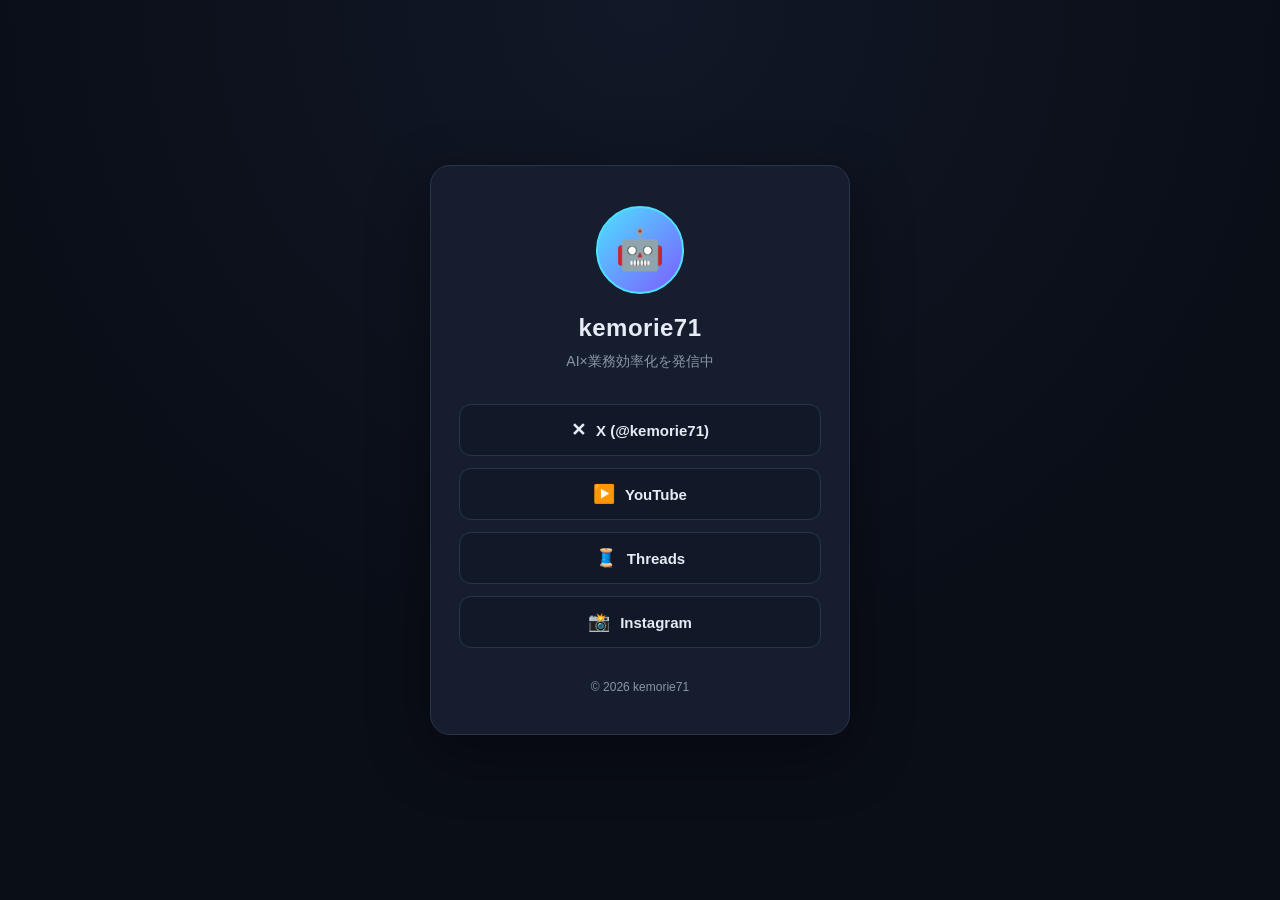
==== index.html @ 68f70c66 "Initial site: kemorie71 link-in-bio page" ====
<!DOCTYPE html>
<html lang="ja">
<head>
<meta charset="UTF-8">
<meta name="viewport" content="width=device-width, initial-scale=1.0">
<title>kemorie71</title>
<link rel="stylesheet" href="style.css">
</head>
<body>
  <main class="card">
    <div class="avatar avatar-fallback" aria-hidden="true">🤖</div>
    <h1 class="name">kemorie71</h1>
    <p class="tagline">AI×業務効率化を発信中</p>

    <nav class="links">
      <a class="link-btn" href="https://x.com/kemorie71" target="_blank" rel="noopener">
        <span class="icon">✕</span> X (@kemorie71)
      </a>
      <a class="link-btn" href="https://www.youtube.com/channel/UCA6k8wK8-XiwdYX1wc0k9bA" target="_blank" rel="noopener">
        <span class="icon">▶️</span> YouTube
      </a>
      <a class="link-btn" href="https://www.threads.net/@dragon.9857137" target="_blank" rel="noopener">
        <span class="icon">🧵</span> Threads
      </a>
      <a class="link-btn" href="https://www.instagram.com/dragon.9857137/" target="_blank" rel="noopener">
        <span class="icon">📸</span> Instagram
      </a>
    </nav>

    <footer class="footer">
      <p>&copy; <span id="year"></span> kemorie71</p>
    </footer>
  </main>

  <script src="script.js"></script>
</body>
</html>
---- style.css ----
:root {
  --bg-1: #0a0e17;
  --bg-2: #111827;
  --surface: #161d2e;
  --border: #2a3448;
  --text: #e6ebf5;
  --text-dim: #8a94a8;
  --accent: #4ee1ff;
  --accent-2: #7c5cff;
}

* {
  box-sizing: border-box;
}

body {
  margin: 0;
  min-height: 100vh;
  display: flex;
  align-items: center;
  justify-content: center;
  padding: 32px 16px;
  font-family: "Hiragino Sans", "Helvetica Neue", Arial, sans-serif;
  background: radial-gradient(circle at 50% 0%, var(--bg-2), var(--bg-1) 60%);
  color: var(--text);
}

.card {
  width: 100%;
  max-width: 420px;
  background: var(--surface);
  border: 1px solid var(--border);
  border-radius: 20px;
  padding: 40px 28px;
  text-align: center;
  box-shadow: 0 20px 60px rgba(0, 0, 0, 0.4);
}

.avatar {
  width: 88px;
  height: 88px;
  margin: 0 auto 20px;
  border-radius: 50%;
  object-fit: cover;
  display: block;
  border: 2px solid var(--accent);
}

.avatar-fallback {
  display: flex;
  align-items: center;
  justify-content: center;
  font-size: 40px;
  background: linear-gradient(135deg, var(--accent), var(--accent-2));
}

.name {
  margin: 0 0 8px;
  font-size: 24px;
  font-weight: 700;
  letter-spacing: 0.02em;
}

.tagline {
  margin: 0 0 32px;
  color: var(--text-dim);
  font-size: 14px;
  line-height: 1.6;
}

.links {
  display: flex;
  flex-direction: column;
  gap: 12px;
}

.link-btn {
  display: flex;
  align-items: center;
  justify-content: center;
  gap: 10px;
  padding: 14px 20px;
  border-radius: 12px;
  border: 1px solid var(--border);
  background: var(--bg-2);
  color: var(--text);
  text-decoration: none;
  font-size: 15px;
  font-weight: 600;
  transition: transform 0.15s ease, border-color 0.15s ease, background 0.15s ease;
}

.link-btn:hover {
  transform: translateY(-2px);
  border-color: var(--accent);
  background: #1a2338;
}

.link-btn.placeholder {
  opacity: 0.45;
  cursor: default;
  pointer-events: none;
}

.icon {
  font-size: 18px;
}

.footer {
  margin-top: 32px;
}

.footer p {
  margin: 0;
  font-size: 12px;
  color: var(--text-dim);
}
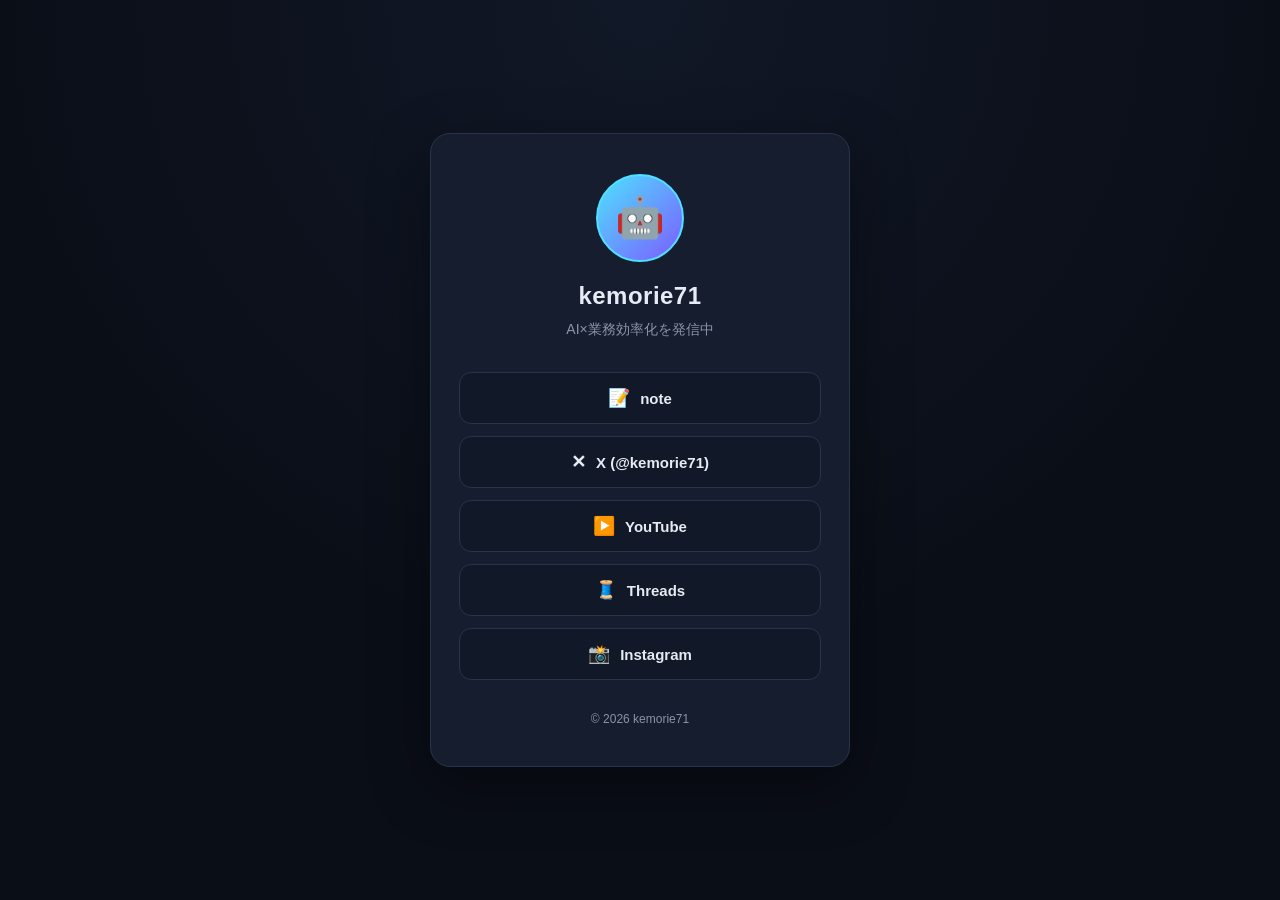
==== commit e0fd562b: "Add note link" ====
--- a/index.html
+++ b/index.html
@@ -13,6 +13,9 @@
     <p class="tagline">AI×業務効率化を発信中</p>
 
     <nav class="links">
+      <a class="link-btn" href="https://note.com/ai_hack71/portal" target="_blank" rel="noopener">
+        <span class="icon">📝</span> note
+      </a>
       <a class="link-btn" href="https://x.com/kemorie71" target="_blank" rel="noopener">
         <span class="icon">✕</span> X (@kemorie71)
       </a>
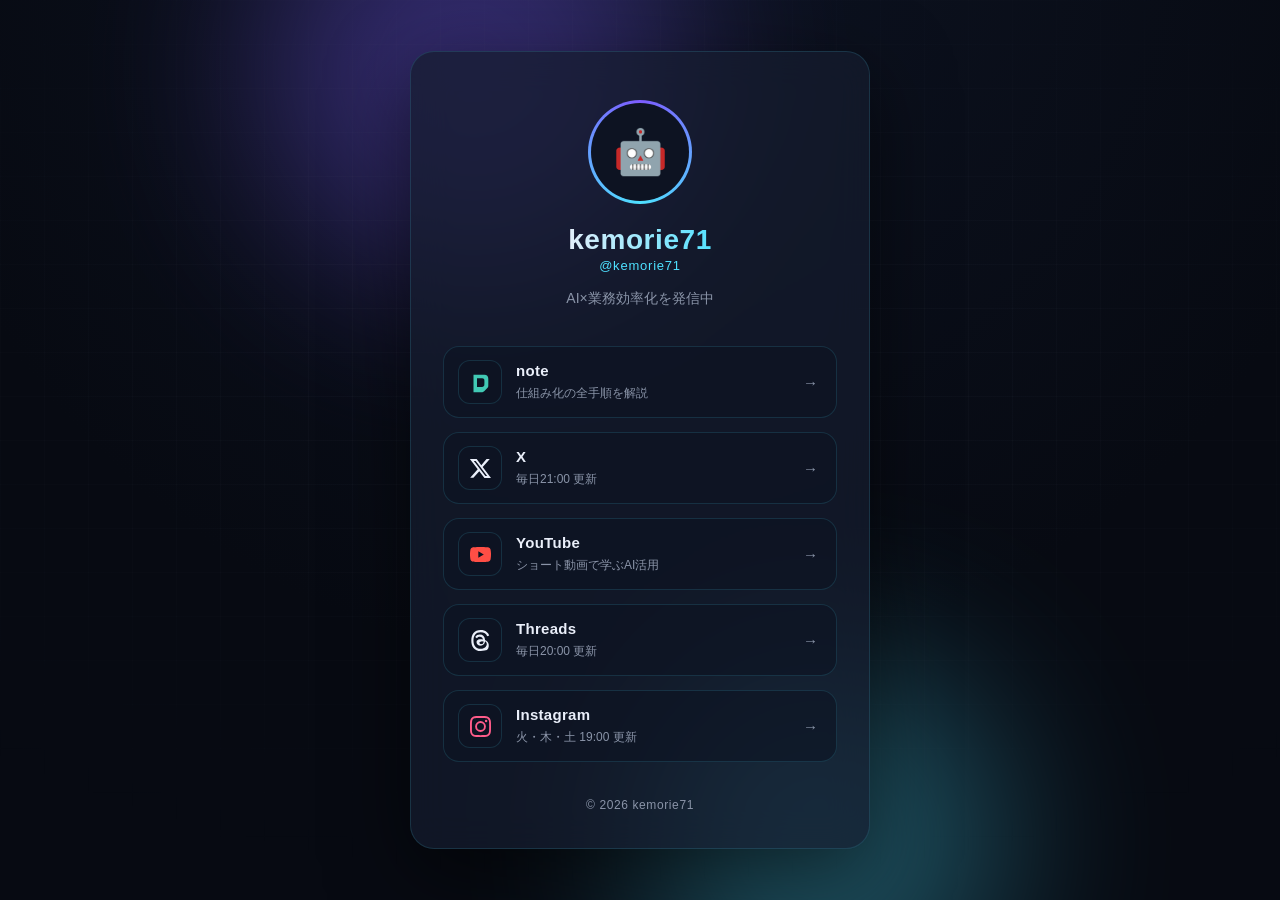
==== commit bca660a2: "Redesign: glassmorphism card, brand SVG icons, animated background" ====
--- a/index.html
+++ b/index.html
@@ -3,30 +3,65 @@
 <head>
 <meta charset="UTF-8">
 <meta name="viewport" content="width=device-width, initial-scale=1.0">
-<title>kemorie71</title>
+<title>kemorie71 | AI×業務効率化</title>
+<meta name="description" content="kemorie71 — AI×業務効率化を発信中。X・YouTube・Threads・Instagram・note のリンクまとめ。">
 <link rel="stylesheet" href="style.css">
 </head>
 <body>
+  <div class="bg" aria-hidden="true">
+    <div class="orb orb-1"></div>
+    <div class="orb orb-2"></div>
+    <div class="grid-overlay"></div>
+  </div>
+
   <main class="card">
-    <div class="avatar avatar-fallback" aria-hidden="true">🤖</div>
+    <div class="avatar-ring">
+      <div class="avatar" aria-hidden="true">🤖</div>
+    </div>
     <h1 class="name">kemorie71</h1>
+    <p class="handle">@kemorie71</p>
     <p class="tagline">AI×業務効率化を発信中</p>
 
     <nav class="links">
       <a class="link-btn" href="https://note.com/ai_hack71/portal" target="_blank" rel="noopener">
-        <span class="icon">📝</span> note
+        <span class="icon icon-note">
+          <svg viewBox="0 0 24 24" fill="currentColor"><path d="M4 3h12.5c2.7 0 4.4 1.8 4.4 4.6q.1 3.9 0 8.5c0 .8-.3 1.4-.8 2l-3.9 4c-.6.6-1.2.9-2 .9H4zm4 4v10h5.8c1.6 0 2.5-.7 2.6-2.4.1-1.9.1-3.9 0-5.4-.1-1.4-1-2.2-2.4-2.2z"/></svg>
+        </span>
+        <span class="label">note</span>
+        <span class="desc">仕組み化の全手順を解説</span>
+        <span class="arrow">→</span>
       </a>
       <a class="link-btn" href="https://x.com/kemorie71" target="_blank" rel="noopener">
-        <span class="icon">✕</span> X (@kemorie71)
+        <span class="icon icon-x">
+          <svg viewBox="0 0 24 24" fill="currentColor"><path d="M18.9 1.2h3.7l-8.1 9.2L24 22.8h-7.5L10.6 15l-6.7 7.7H.2l8.6-9.9L-.1 1.2h7.7l5.3 7 6-7zm-1.3 19.5h2L6.5 3.3h-2.2z"/></svg>
+        </span>
+        <span class="label">X</span>
+        <span class="desc">毎日21:00 更新</span>
+        <span class="arrow">→</span>
       </a>
       <a class="link-btn" href="https://www.youtube.com/channel/UCA6k8wK8-XiwdYX1wc0k9bA" target="_blank" rel="noopener">
-        <span class="icon">▶️</span> YouTube
+        <span class="icon icon-yt">
+          <svg viewBox="0 0 24 24" fill="currentColor"><path d="M23.5 6.2a3 3 0 0 0-2.1-2.1C19.5 3.5 12 3.5 12 3.5s-7.5 0-9.4.6A3 3 0 0 0 .5 6.2 31 31 0 0 0 0 12a31 31 0 0 0 .5 5.8 3 3 0 0 0 2.1 2.1c1.9.6 9.4.6 9.4.6s7.5 0 9.4-.6a3 3 0 0 0 2.1-2.1A31 31 0 0 0 24 12a31 31 0 0 0-.5-5.8zM9.5 15.6V8.4L15.8 12z"/></svg>
+        </span>
+        <span class="label">YouTube</span>
+        <span class="desc">ショート動画で学ぶAI活用</span>
+        <span class="arrow">→</span>
       </a>
       <a class="link-btn" href="https://www.threads.net/@dragon.9857137" target="_blank" rel="noopener">
-        <span class="icon">🧵</span> Threads
+        <span class="icon icon-th">
+          <svg viewBox="0 0 24 24" fill="currentColor"><path d="M12.2 24h-.01c-3.58 0-6.34-1.2-8.2-3.55C2.34 18.36 1.5 15.46 1.5 12c0-3.45.85-6.35 2.5-8.44C5.87 1.2 8.63 0 12.2 0c2.76 0 5.07.73 6.87 2.17a9.4 9.4 0 0 1 2.94 4.1l-2.35.86c-1.05-2.86-3.6-4.6-7.46-4.6-2.8 0-4.9.9-6.25 2.6-1.3 1.66-1.98 4.05-1.98 6.87s.67 5.21 1.98 6.87c1.35 1.7 3.45 2.6 6.25 2.6 2.53 0 4.2-.6 5.6-2 1.6-1.6 1.57-3.57 1.06-4.77-.3-.71-.85-1.3-1.58-1.75-.19 1.3-.6 2.36-1.25 3.16-.86 1.07-2.09 1.65-3.65 1.74-1.18.07-2.32-.21-3.2-.79a3.7 3.7 0 0 1-1.73-2.98c-.09-1.9 1.42-3.26 3.76-3.4 1.28-.07 2.48.01 3.58.24-.14-.88-.44-1.58-.89-2.08-.6-.68-1.53-1.03-2.76-1.04h-.05c-.98 0-2.31.27-3.16 1.55l-2-1.35c1.19-1.77 3.12-2.75 5.16-2.75h.05c3.68.02 5.87 2.28 6.09 6.22l.3.14c1.66.78 2.85 1.96 3.45 3.42.83 2.03.9 5.35-1.62 7.87C17.98 23.24 15.6 24 12.2 24zm.7-10.7c-.2 0-.4 0-.6.02-1.2.07-1.62.65-1.58 1.34.05.93 1.06 1.55 2.29 1.48 1.13-.06 2.4-.5 2.62-3.03a12 12 0 0 0-2.73-.28z"/></svg>
+        </span>
+        <span class="label">Threads</span>
+        <span class="desc">毎日20:00 更新</span>
+        <span class="arrow">→</span>
       </a>
       <a class="link-btn" href="https://www.instagram.com/dragon.9857137/" target="_blank" rel="noopener">
-        <span class="icon">📸</span> Instagram
+        <span class="icon icon-ig">
+          <svg viewBox="0 0 24 24" fill="currentColor"><path d="M12 2.2c3.2 0 3.6 0 4.9.07 1.17.05 1.8.25 2.23.41.56.22.96.48 1.38.9.42.42.68.82.9 1.38.16.42.36 1.06.41 2.23.06 1.27.07 1.65.07 4.85s0 3.58-.07 4.85c-.05 1.17-.25 1.8-.41 2.23-.22.56-.48.96-.9 1.38-.42.42-.82.68-1.38.9-.42.16-1.06.36-2.23.41-1.27.06-1.65.07-4.89.07s-3.62 0-4.9-.07c-1.16-.05-1.8-.25-2.22-.41a3.7 3.7 0 0 1-1.38-.9 3.7 3.7 0 0 1-.9-1.38c-.16-.42-.36-1.06-.41-2.23C2.2 15.62 2.2 15.24 2.2 12s0-3.58.07-4.85c.05-1.17.25-1.8.41-2.23.22-.56.48-.96.9-1.38.42-.42.82-.68 1.38-.9.42-.16 1.06-.36 2.23-.41C8.4 2.2 8.8 2.2 12 2.2m0-2.2C8.7 0 8.3 0 7 .07 5.73.13 4.85.33 4.1.63a5.9 5.9 0 0 0-2.13 1.39A5.9 5.9 0 0 0 .58 4.15c-.3.76-.5 1.63-.55 2.91C0 8.33 0 8.74 0 12s0 3.67.07 4.94c.06 1.28.26 2.15.55 2.91.31.8.72 1.48 1.4 2.13a5.9 5.9 0 0 0 2.12 1.39c.76.3 1.63.5 2.91.55C8.33 24 8.74 24 12 24s3.67 0 4.94-.07c1.28-.06 2.15-.26 2.91-.55a5.9 5.9 0 0 0 2.13-1.4 5.9 5.9 0 0 0 1.39-2.12c.3-.76.5-1.63.55-2.91.07-1.27.08-1.68.08-4.95s0-3.67-.08-4.94c-.05-1.28-.25-2.15-.55-2.91a5.9 5.9 0 0 0-1.39-2.13A5.9 5.9 0 0 0 19.85.58c-.76-.3-1.63-.5-2.91-.55C15.67 0 15.26 0 12 0zm0 5.84A6.16 6.16 0 1 0 18.16 12 6.16 6.16 0 0 0 12 5.84zM12 16a4 4 0 1 1 4-4 4 4 0 0 1-4 4zM19.85 5.6a1.44 1.44 0 1 1-2.88 0 1.44 1.44 0 0 1 2.88 0z"/></svg>
+        </span>
+        <span class="label">Instagram</span>
+        <span class="desc">火・木・土 19:00 更新</span>
+        <span class="arrow">→</span>
       </a>
     </nav>
 
--- a/style.css
+++ b/style.css
@@ -1,9 +1,10 @@
 :root {
-  --bg-1: #0a0e17;
-  --bg-2: #111827;
-  --surface: #161d2e;
-  --border: #2a3448;
-  --text: #e6ebf5;
+  --bg-1: #070a12;
+  --bg-2: #0d1322;
+  --surface: rgba(22, 29, 46, 0.72);
+  --border: rgba(78, 225, 255, 0.14);
+  --border-hover: rgba(78, 225, 255, 0.55);
+  --text: #eaeffa;
   --text-dim: #8a94a8;
   --accent: #4ee1ff;
   --accent-2: #7c5cff;
@@ -13,105 +14,270 @@
   box-sizing: border-box;
 }
 
+html {
+  -webkit-text-size-adjust: 100%;
+}
+
 body {
   margin: 0;
   min-height: 100vh;
+  min-height: 100dvh;
   display: flex;
   align-items: center;
   justify-content: center;
-  padding: 32px 16px;
+  padding: 40px 16px;
   font-family: "Hiragino Sans", "Helvetica Neue", Arial, sans-serif;
-  background: radial-gradient(circle at 50% 0%, var(--bg-2), var(--bg-1) 60%);
+  background: var(--bg-1);
   color: var(--text);
-}
-
+  overflow-x: hidden;
+}
+
+/* ---- 背景演出 ---- */
+.bg {
+  position: fixed;
+  inset: 0;
+  z-index: -1;
+  background: radial-gradient(circle at 50% -10%, var(--bg-2), var(--bg-1) 65%);
+}
+
+.orb {
+  position: absolute;
+  border-radius: 50%;
+  filter: blur(90px);
+  opacity: 0.35;
+  animation: drift 16s ease-in-out infinite alternate;
+}
+
+.orb-1 {
+  width: 420px;
+  height: 420px;
+  top: -140px;
+  left: calc(50% - 380px);
+  background: var(--accent-2);
+}
+
+.orb-2 {
+  width: 360px;
+  height: 360px;
+  bottom: -120px;
+  right: calc(50% - 360px);
+  background: var(--accent);
+  animation-delay: -8s;
+}
+
+@keyframes drift {
+  from { transform: translate(0, 0) scale(1); }
+  to   { transform: translate(40px, 30px) scale(1.15); }
+}
+
+.grid-overlay {
+  position: absolute;
+  inset: 0;
+  background-image:
+    linear-gradient(rgba(138, 148, 168, 0.05) 1px, transparent 1px),
+    linear-gradient(90deg, rgba(138, 148, 168, 0.05) 1px, transparent 1px);
+  background-size: 44px 44px;
+  mask-image: radial-gradient(ellipse 80% 60% at 50% 40%, black, transparent);
+  -webkit-mask-image: radial-gradient(ellipse 80% 60% at 50% 40%, black, transparent);
+}
+
+/* ---- カード ---- */
 .card {
   width: 100%;
-  max-width: 420px;
+  max-width: 460px;
   background: var(--surface);
   border: 1px solid var(--border);
-  border-radius: 20px;
-  padding: 40px 28px;
+  border-radius: 24px;
+  padding: 48px 32px 36px;
   text-align: center;
-  box-shadow: 0 20px 60px rgba(0, 0, 0, 0.4);
-}
-
-.avatar {
-  width: 88px;
-  height: 88px;
+  backdrop-filter: blur(18px);
+  -webkit-backdrop-filter: blur(18px);
+  box-shadow: 0 24px 80px rgba(0, 0, 0, 0.55);
+  animation: rise 0.7s cubic-bezier(0.22, 1, 0.36, 1) both;
+}
+
+@keyframes rise {
+  from { opacity: 0; transform: translateY(24px); }
+  to   { opacity: 1; transform: translateY(0); }
+}
+
+/* ---- プロフィール ---- */
+.avatar-ring {
+  width: 104px;
+  height: 104px;
   margin: 0 auto 20px;
   border-radius: 50%;
-  object-fit: cover;
-  display: block;
-  border: 2px solid var(--accent);
-}
-
-.avatar-fallback {
+  padding: 3px;
+  background: conic-gradient(from 180deg, var(--accent), var(--accent-2), var(--accent));
+  animation: spin 6s linear infinite;
+}
+
+@keyframes spin {
+  to { transform: rotate(360deg); }
+}
+
+.avatar {
+  width: 100%;
+  height: 100%;
+  border-radius: 50%;
   display: flex;
   align-items: center;
   justify-content: center;
-  font-size: 40px;
-  background: linear-gradient(135deg, var(--accent), var(--accent-2));
+  font-size: 44px;
+  background: var(--bg-2);
+  animation: spin 6s linear infinite reverse; /* リングの回転を打ち消して中身を静止させる */
 }
 
 .name {
-  margin: 0 0 8px;
-  font-size: 24px;
+  margin: 0 0 2px;
+  font-size: 28px;
+  font-weight: 800;
+  letter-spacing: 0.02em;
+  background: linear-gradient(90deg, var(--text) 30%, var(--accent) 70%, var(--accent-2));
+  -webkit-background-clip: text;
+  background-clip: text;
+  -webkit-text-fill-color: transparent;
+}
+
+.handle {
+  margin: 0 0 14px;
+  font-size: 13px;
+  color: var(--accent);
+  letter-spacing: 0.06em;
+}
+
+.tagline {
+  margin: 0 auto 36px;
+  color: var(--text-dim);
+  font-size: 14px;
+  line-height: 1.7;
+  max-width: 300px;
+}
+
+/* ---- リンク ---- */
+.links {
+  display: flex;
+  flex-direction: column;
+  gap: 14px;
+}
+
+.link-btn {
+  display: grid;
+  grid-template-columns: 44px 1fr auto;
+  grid-template-areas:
+    "icon label arrow"
+    "icon desc  arrow";
+  align-items: center;
+  column-gap: 14px;
+  padding: 13px 18px 13px 14px;
+  border-radius: 16px;
+  border: 1px solid var(--border);
+  background: rgba(13, 19, 34, 0.6);
+  color: var(--text);
+  text-decoration: none;
+  text-align: left;
+  position: relative;
+  overflow: hidden;
+  transition: transform 0.18s ease, border-color 0.18s ease, box-shadow 0.18s ease;
+  animation: rise 0.7s cubic-bezier(0.22, 1, 0.36, 1) both;
+}
+
+.link-btn:nth-child(1) { animation-delay: 0.08s; }
+.link-btn:nth-child(2) { animation-delay: 0.14s; }
+.link-btn:nth-child(3) { animation-delay: 0.2s; }
+.link-btn:nth-child(4) { animation-delay: 0.26s; }
+.link-btn:nth-child(5) { animation-delay: 0.32s; }
+
+.link-btn::after {
+  content: "";
+  position: absolute;
+  inset: 0;
+  background: linear-gradient(105deg, transparent 40%, rgba(78, 225, 255, 0.08) 50%, transparent 60%);
+  transform: translateX(-100%);
+  transition: transform 0.5s ease;
+}
+
+.link-btn:hover {
+  transform: translateY(-3px);
+  border-color: var(--border-hover);
+  box-shadow: 0 10px 30px rgba(78, 225, 255, 0.12);
+}
+
+.link-btn:hover::after {
+  transform: translateX(100%);
+}
+
+.icon {
+  grid-area: icon;
+  width: 44px;
+  height: 44px;
+  border-radius: 12px;
+  display: flex;
+  align-items: center;
+  justify-content: center;
+  background: var(--bg-2);
+  border: 1px solid var(--border);
+}
+
+.icon svg {
+  width: 21px;
+  height: 21px;
+}
+
+.icon-note { color: #41c9b4; }
+.icon-x    { color: #eaeffa; }
+.icon-yt   { color: #ff4e45; }
+.icon-th   { color: #eaeffa; }
+.icon-ig   { color: #ff5c8a; }
+
+.label {
+  grid-area: label;
+  font-size: 15px;
   font-weight: 700;
   letter-spacing: 0.02em;
 }
 
-.tagline {
-  margin: 0 0 32px;
-  color: var(--text-dim);
-  font-size: 14px;
-  line-height: 1.6;
-}
-
-.links {
-  display: flex;
-  flex-direction: column;
-  gap: 12px;
-}
-
-.link-btn {
-  display: flex;
-  align-items: center;
-  justify-content: center;
-  gap: 10px;
-  padding: 14px 20px;
-  border-radius: 12px;
-  border: 1px solid var(--border);
-  background: var(--bg-2);
-  color: var(--text);
-  text-decoration: none;
+.desc {
+  grid-area: desc;
+  font-size: 12px;
+  color: var(--text-dim);
+  margin-top: 2px;
+}
+
+.arrow {
+  grid-area: arrow;
+  color: var(--text-dim);
   font-size: 15px;
-  font-weight: 600;
-  transition: transform 0.15s ease, border-color 0.15s ease, background 0.15s ease;
-}
-
-.link-btn:hover {
-  transform: translateY(-2px);
-  border-color: var(--accent);
-  background: #1a2338;
-}
-
-.link-btn.placeholder {
-  opacity: 0.45;
-  cursor: default;
-  pointer-events: none;
-}
-
-.icon {
-  font-size: 18px;
-}
-
+  transition: transform 0.18s ease, color 0.18s ease;
+}
+
+.link-btn:hover .arrow {
+  transform: translateX(4px);
+  color: var(--accent);
+}
+
+/* ---- フッター ---- */
 .footer {
-  margin-top: 32px;
+  margin-top: 36px;
 }
 
 .footer p {
   margin: 0;
   font-size: 12px;
   color: var(--text-dim);
-}
+  letter-spacing: 0.05em;
+}
+
+/* ---- アクセシビリティ ---- */
+@media (prefers-reduced-motion: reduce) {
+  .orb,
+  .avatar-ring,
+  .avatar {
+    animation: none;
+  }
+  .card,
+  .link-btn {
+    animation-duration: 0.01s;
+    animation-delay: 0s;
+  }
+}
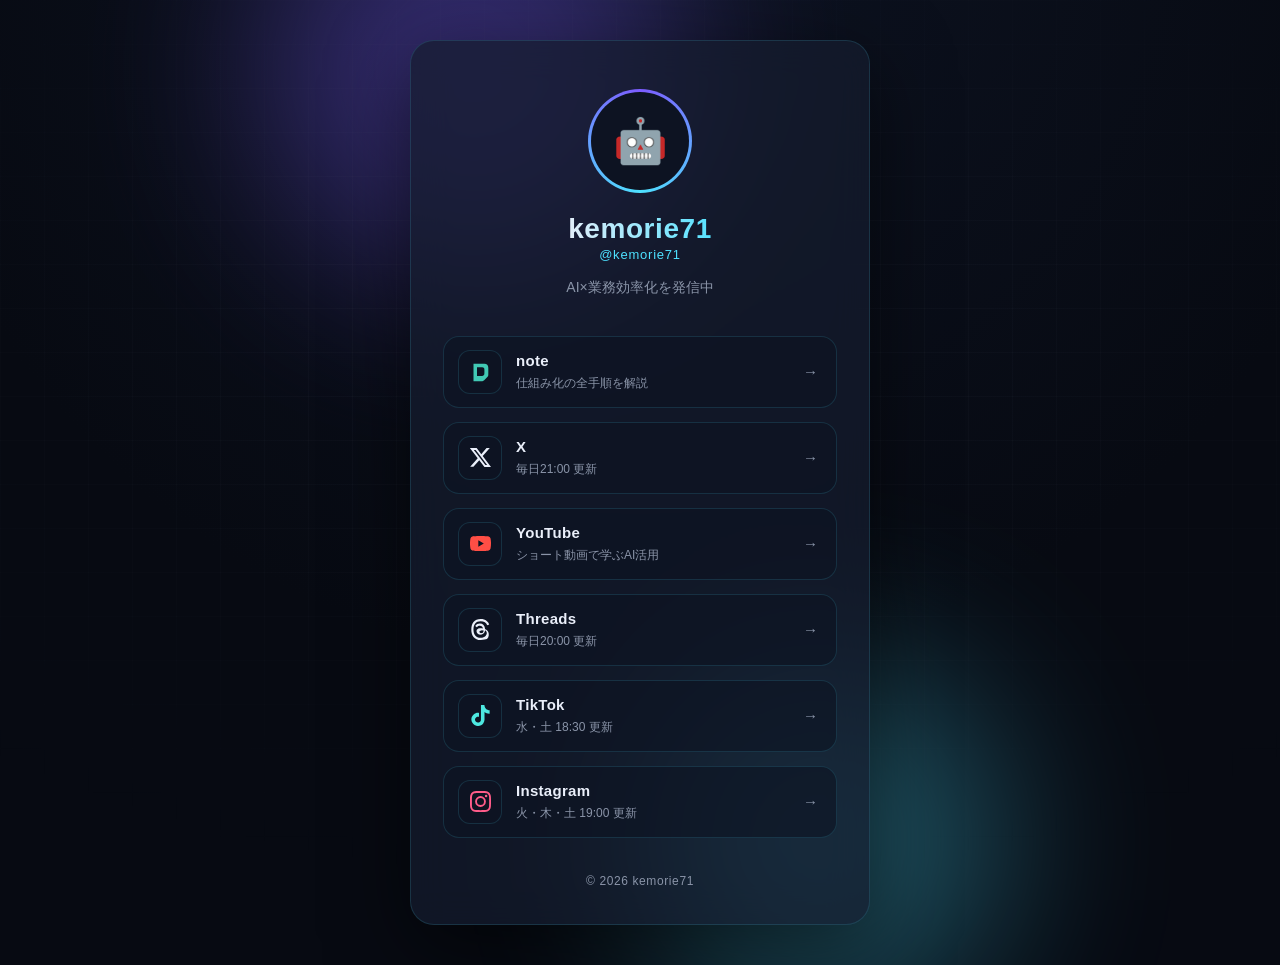
==== commit 37fa8e2a: "add TikTok link (@kemorie55)" ====
--- a/index.html
+++ b/index.html
@@ -4,8 +4,8 @@
 <meta charset="UTF-8">
 <meta name="viewport" content="width=device-width, initial-scale=1.0">
 <title>kemorie71 | AI×業務効率化</title>
-<meta name="description" content="kemorie71 — AI×業務効率化を発信中。X・YouTube・Threads・Instagram・note のリンクまとめ。">
-<link rel="stylesheet" href="style.css">
+<meta name="description" content="kemorie71 — AI×業務効率化を発信中。X・YouTube・TikTok・Threads・Instagram・note のリンクまとめ。">
+<link rel="stylesheet" href="style.css?v=2">
 </head>
 <body>
   <div class="bg" aria-hidden="true">
@@ -55,6 +55,14 @@
         <span class="desc">毎日20:00 更新</span>
         <span class="arrow">→</span>
       </a>
+      <a class="link-btn" href="https://www.tiktok.com/@kemorie55" target="_blank" rel="noopener">
+        <span class="icon icon-tt">
+          <svg viewBox="0 0 24 24" fill="currentColor"><path d="M12.53.02C13.84 0 15.14.01 16.44 0c.08 1.53.63 3.09 1.75 4.17 1.12 1.11 2.7 1.62 4.24 1.79v4.03c-1.44-.05-2.89-.35-4.2-.97-.57-.26-1.1-.59-1.62-.93-.01 2.92.01 5.84-.02 8.75-.08 1.4-.54 2.79-1.35 3.94-1.31 1.92-3.58 3.17-5.91 3.21-1.43.08-2.86-.31-4.08-1.03-2.02-1.19-3.44-3.37-3.65-5.71-.02-.5-.03-1-.01-1.49.18-1.9 1.12-3.72 2.58-4.96 1.66-1.44 3.98-2.13 6.15-1.72.02 1.48-.04 2.96-.04 4.44-.99-.32-2.15-.23-3.02.37-.63.41-1.11 1.04-1.36 1.75-.21.51-.15 1.07-.14 1.61.24 1.64 1.82 3.02 3.5 2.87 1.12-.01 2.19-.66 2.77-1.61.19-.33.4-.67.41-1.06.1-1.79.06-3.57.07-5.36.01-4.03-.01-8.05.02-12.07z"/></svg>
+        </span>
+        <span class="label">TikTok</span>
+        <span class="desc">水・土 18:30 更新</span>
+        <span class="arrow">→</span>
+      </a>
       <a class="link-btn" href="https://www.instagram.com/dragon.9857137/" target="_blank" rel="noopener">
         <span class="icon icon-ig">
           <svg viewBox="0 0 24 24" fill="currentColor"><path d="M12 2.2c3.2 0 3.6 0 4.9.07 1.17.05 1.8.25 2.23.41.56.22.96.48 1.38.9.42.42.68.82.9 1.38.16.42.36 1.06.41 2.23.06 1.27.07 1.65.07 4.85s0 3.58-.07 4.85c-.05 1.17-.25 1.8-.41 2.23-.22.56-.48.96-.9 1.38-.42.42-.82.68-1.38.9-.42.16-1.06.36-2.23.41-1.27.06-1.65.07-4.89.07s-3.62 0-4.9-.07c-1.16-.05-1.8-.25-2.22-.41a3.7 3.7 0 0 1-1.38-.9 3.7 3.7 0 0 1-.9-1.38c-.16-.42-.36-1.06-.41-2.23C2.2 15.62 2.2 15.24 2.2 12s0-3.58.07-4.85c.05-1.17.25-1.8.41-2.23.22-.56.48-.96.9-1.38.42-.42.82-.68 1.38-.9.42-.16 1.06-.36 2.23-.41C8.4 2.2 8.8 2.2 12 2.2m0-2.2C8.7 0 8.3 0 7 .07 5.73.13 4.85.33 4.1.63a5.9 5.9 0 0 0-2.13 1.39A5.9 5.9 0 0 0 .58 4.15c-.3.76-.5 1.63-.55 2.91C0 8.33 0 8.74 0 12s0 3.67.07 4.94c.06 1.28.26 2.15.55 2.91.31.8.72 1.48 1.4 2.13a5.9 5.9 0 0 0 2.12 1.39c.76.3 1.63.5 2.91.55C8.33 24 8.74 24 12 24s3.67 0 4.94-.07c1.28-.06 2.15-.26 2.91-.55a5.9 5.9 0 0 0 2.13-1.4 5.9 5.9 0 0 0 1.39-2.12c.3-.76.5-1.63.55-2.91.07-1.27.08-1.68.08-4.95s0-3.67-.08-4.94c-.05-1.28-.25-2.15-.55-2.91a5.9 5.9 0 0 0-1.39-2.13A5.9 5.9 0 0 0 19.85.58c-.76-.3-1.63-.5-2.91-.55C15.67 0 15.26 0 12 0zm0 5.84A6.16 6.16 0 1 0 18.16 12 6.16 6.16 0 0 0 12 5.84zM12 16a4 4 0 1 1 4-4 4 4 0 0 1-4 4zM19.85 5.6a1.44 1.44 0 1 1-2.88 0 1.44 1.44 0 0 1 2.88 0z"/></svg>
@@ -70,6 +78,6 @@
     </footer>
   </main>
 
-  <script src="script.js"></script>
+  <script src="script.js?v=2"></script>
 </body>
 </html>
--- a/style.css
+++ b/style.css
@@ -229,6 +229,7 @@
 .icon-yt   { color: #ff4e45; }
 .icon-th   { color: #eaeffa; }
 .icon-ig   { color: #ff5c8a; }
+.icon-tt   { color: #4de8e0; }
 
 .label {
   grid-area: label;
